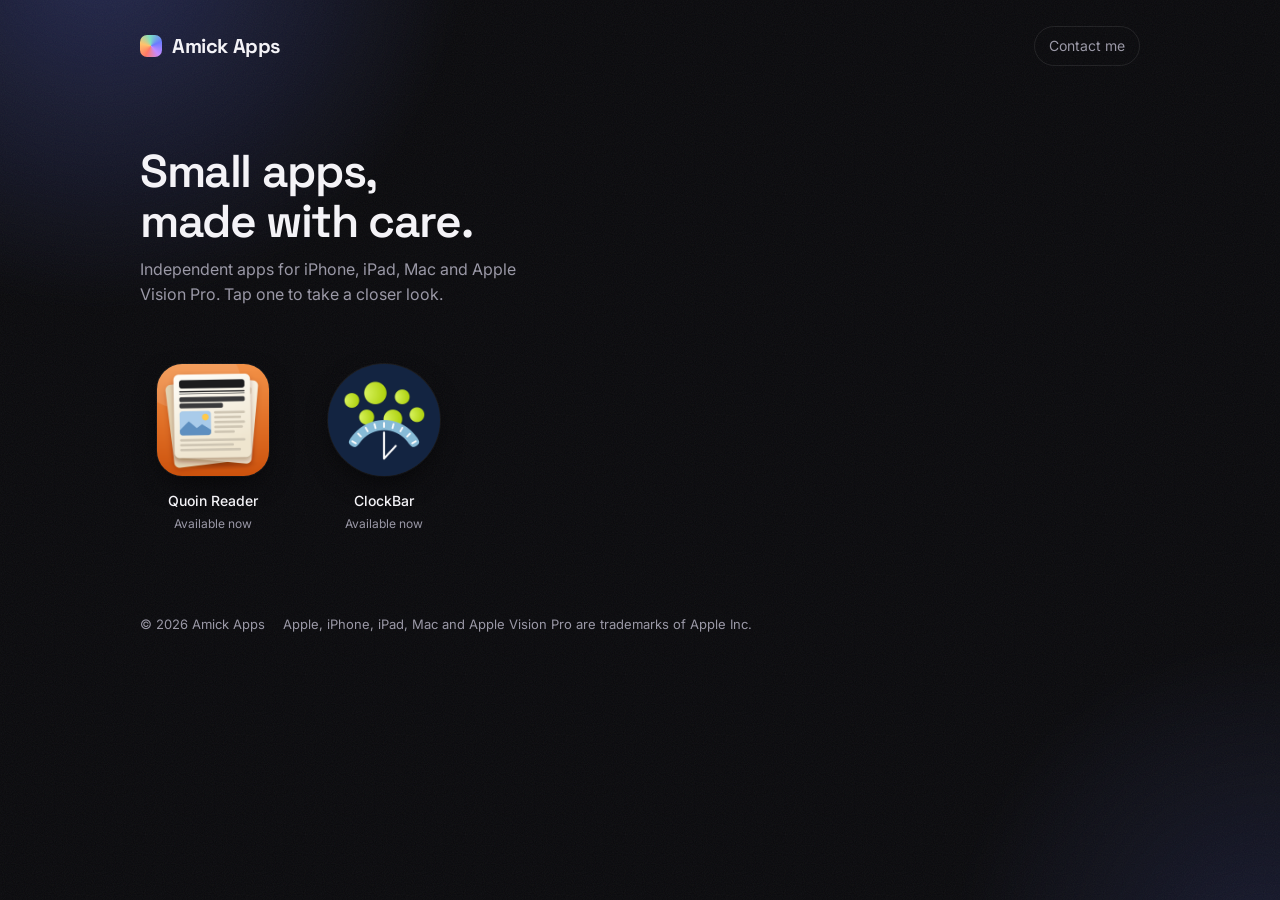
==== index.html @ 9d8a1a0b "Add files via upload" ====
<!doctype html>
<html lang="en">
<head>
<meta charset="utf-8">
<meta name="viewport" content="width=device-width, initial-scale=1, viewport-fit=cover">
<title>Amick Apps</title>
<meta name="description" content="Small, carefully made apps for iPhone, iPad, Mac and Apple Vision Pro by Amick Apps.">
<meta name="theme-color" content="#0a0a0d">
<link rel="preconnect" href="https://fonts.googleapis.com">
<link rel="preconnect" href="https://fonts.gstatic.com" crossorigin>
<link href="https://fonts.googleapis.com/css2?family=Inter:wght@400;500;600&family=Space+Grotesk:wght@600;700&display=swap" rel="stylesheet">
<link rel="stylesheet" href="style.css">
</head>
<body>
<div class="ambient"></div>
<div class="grain"></div>

<div class="home" id="home">
  <header class="top" style="padding:0 0 0;max-width:none">
    <a class="wordmark" href="./"><i></i>Amick Apps</a>
    <a class="contact" id="contactTop" href="#">Contact me</a>
  </header>

  <section class="intro" style="margin-top:9vh">
    <h1>Small apps,<br>made with care.</h1>
    <p>Independent apps for iPhone, iPad, Mac and Apple Vision Pro. Tap one to take a closer look.</p>
  </section>

  <nav class="grid" id="grid" aria-label="Apps"></nav>
</div>

<footer id="footer">
  <span>© <span id="year"></span> Amick Apps</span>
  <span>Apple, iPhone, iPad, Mac and Apple Vision Pro are trademarks of Apple Inc.</span>
</footer>

<main class="detail" id="detail" hidden aria-live="polite"></main>

<div class="lightbox" id="lightbox" hidden>
  <button class="lb-close" aria-label="Close">✕</button>
  <button class="lb-nav lb-prev" aria-label="Previous">‹</button>
  <img alt="">
  <button class="lb-nav lb-next" aria-label="Next">›</button>
</div>

<script>
/* ============================================================
   EDIT HERE — everything about your apps lives in this list.
   - icon: swap the inline SVG for '<img src="icons/lunch-bell.png" alt="">' once you have real icons
   - screenshots: one set per device — shots("iPhone", 1218 / 560, "shots/myapp-iphone", 6)
     loads shots/myapp-iphone-1.jpg … -6.jpg (the ratio is image height / width)
   - appStore: paste the App Store link when the app goes live
   ============================================================ */
const SUPPORT_EMAIL = "support@amick.app";

// Which apps appear on the site, in order. Add an id back to show it again.
const SHOW = ["quoin-reader", "clockbar"];

// Builds a device's screenshot set: shots/<prefix>-1.jpg, -2.jpg, …
const shots = (device, ratio, prefix, count) =>
  ({ device, ratio, files: Array.from({ length: count }, (_, i) => `${prefix}-${i + 1}.jpg`) });

const allApps = [
  {
    id: "lunch-bell", name: "Lunch Bell", color: "#ff7a66",
    tagline: "Today's school lunch, right on your Home Screen.",
    status: "Coming soon", platforms: ["iPhone"],
    features: [
      ["Find your school", "Pick your district and school once — Lunch Bell remembers it."],
      ["Lunch at a glance", "A Home Screen widget shows today's menu without opening anything."],
      ["The week ahead", "Peek at upcoming days so there are no Monday-morning surprises."],
    ],
    privacy: "Your district and school are saved on your device. Menus come from LINQ Connect, which sees a standard web request. No accounts, no tracking.",
    screenshots: [], appStore: "",
    icon: `<svg viewBox="0 0 100 100"><rect width="100" height="100" fill="#ff7a66"/><rect x="16" y="20" width="68" height="60" rx="12" fill="#fff3df"/><rect x="22" y="26" width="34" height="48" rx="7" fill="#f6e2c2"/><rect x="60" y="26" width="18" height="22" rx="6" fill="#f6e2c2"/><rect x="60" y="52" width="18" height="22" rx="6" fill="#f6e2c2"/><path d="M26 62 L39 34 L52 62 Z" fill="#e9b26b"/><path d="M28.5 57 L39 39 L49.5 57" fill="none" stroke="#7bbf6a" stroke-width="3.5" stroke-linejoin="round"/><circle cx="69" cy="37" r="7" fill="#e24b3b"/><path d="M69 30 q2 -4 5 -3" stroke="#5a8f3d" stroke-width="2" fill="none" stroke-linecap="round"/><circle cx="66" cy="60" r="3.5" fill="#ffb347"/><circle cx="72" cy="66" r="3.5" fill="#ffb347"/></svg>`
  },
  {
    id: "quoin-reader", name: "Quoin Reader", color: "#ee7a33",
    tagline: "Your RSS feeds, set like a morning newspaper.",
    status: "Available now", platforms: ["iPhone", "iPhone Duo", "iPad", "Mac"],
    features: [
      ["Newspaper layout", "On iPad, every feed gets its own column — favorites get the wide ones."],
      ["Morning & evening editions", "A masthead that knows what time of day it is, with the weather."],
      ["The Briefing", "A quick summary card of what's new across your feeds. (Quoin Pro)"],
      ["Filler filter", "Clickbait and filler get filtered on-device. Nothing leaves your phone."],
    ],
    privacy: "No accounts, ads, analytics or tracking. Your feeds, articles and settings stay on your device, and The Briefing and smart filters run on Apple's on-device model.",
    screenshots: [
      shots("iPhone", 1218 / 560, "shots/quoin-iphone", 6),
      shots("iPhone Duo", 1137 / 800, "shots/quoin-duo", 6),
      shots("iPad", 1050 / 1400, "shots/quoin-ipad", 4),
    ],
    appStore: "https://apps.apple.com/us/app/quoin-reader/id6822760577",
    icon: `<img src="icons/quoin-reader.png" alt="">`
  },
  {
    id: "clockbar", name: "ClockBar", color: "#a9d62f", round: true,
    tagline: "Time and weather at a glance — a menu-bar-style clock for Apple Vision Pro.",
    status: "Available now", platforms: ["Apple Vision Pro"],
    features: [
      ["Time, date & events", "A compact clock you can place anywhere in your space, with your calendar events for any day."],
      ["Weather", "Today's conditions, an hourly forecast and a 10-day outlook."],
      ["Calendar & reminders", "Flip through months and check off today's reminders right from the clock."],
      ["Live ornaments", "Glanceable weather and battery ornaments, plus multiple color themes."],
    ],
    privacy: "ClockBar collects no data. If you've opted in to sharing analytics with developers, Apple may send me anonymized crash reports.",
    screenshots: [shots("Apple Vision Pro", 788 / 1400, "shots/clockbar", 4)],
    appStore: "https://apps.apple.com/us/app/clockbar/id6478404834",
    icon: `<img src="icons/clockbar.png" alt="">`
  },
  {
    id: "doodle-approach", name: "Doodle Approach", color: "#8fb3e8",
    tagline: "Air traffic control, drawn in the margins of your notebook.",
    status: "Coming soon", platforms: ["iPhone", "iPhone Duo", "iPad"],
    features: [
      ["Draw the route", "Trace a flight path with your finger or Apple Pencil and guide every plane home."],
      ["The notebook is the world", "Dodge coffee rings, ink blots and a wandering paperclip."],
      ["Your own planes", "Sketch custom planes to fly. Purely cosmetic — and they stay private."],
      ["Zen mode", "No crashes to worry about, just a running landing count."],
    ],
    privacy: "Your drawings, scores and progress are stored on your device and never uploaded or shared.",
    screenshots: [], appStore: "",
    icon: `<svg viewBox="0 0 100 100"><rect width="100" height="100" fill="#fdfcf7"/><g stroke="#cfe0f2" stroke-width="1"><path d="M0 22H100M0 38H100M0 54H100M0 70H100M0 86H100"/></g><path d="M14 0V100" stroke="#f2b8b8" stroke-width="1.5"/><rect x="58" y="70" width="30" height="9" rx="2" fill="none" stroke="#555" stroke-width="2"/><path d="M62 74.5h4M70 74.5h4M78 74.5h4" stroke="#555" stroke-width="1.5"/><path d="M28 30 C40 38, 46 58, 60 68" fill="none" stroke="#777" stroke-width="2" stroke-dasharray="3 4" stroke-linecap="round"/><g transform="translate(24 26) rotate(40)"><path d="M0 -10 L2.5 -2 L12 2 L12 5 L2.5 3 L1.5 10 L5 13 L5 15 L0 13.5 L-5 15 L-5 13 L-1.5 10 L-2.5 3 L-12 5 L-12 2 L-2.5 -2 Z" fill="#e8eef9" stroke="#3b3b3b" stroke-width="1.6" stroke-linejoin="round"/></g><g transform="translate(66 60) rotate(-35)"><rect x="-3.5" y="-22" width="7" height="22" fill="#ffc94d" stroke="#3b3b3b" stroke-width="1.4"/><path d="M-3.5 0 L0 8 L3.5 0 Z" fill="#f2d3a8" stroke="#3b3b3b" stroke-width="1.4" stroke-linejoin="round"/><path d="M-1.2 5.3 L0 8 L1.2 5.3Z" fill="#3b3b3b"/><rect x="-3.5" y="-27" width="7" height="5" fill="#f28b9a" stroke="#3b3b3b" stroke-width="1.4"/></g></svg>`
  },
  {
    id: "robodraft", name: "Robodraft", color: "#4f8df0",
    tagline: "Rough out a robot cell in minutes, not days.",
    status: "Coming soon", platforms: ["iPhone", "iPad"],
    features: [
      ["Robot suggestions", "Enter part size, part weight and tool weight to get a FANUC-style robot that fits."],
      ["Pick & place in 3D", "Drop points in space, including tilted picks with full 6-axis motion."],
      ["Reach & cycle time", "See whether it reaches, watch it run, and get a cycle-time estimate."],
      ["ROBOGUIDE export", "Generate a TP (.LS) program to carry into ROBOGUIDE."],
    ],
    privacy: "Projects, cell layouts and exported programs are stored on your device. Nothing is uploaded.",
    screenshots: [], appStore: "",
    icon: `<svg viewBox="0 0 100 100"><rect width="100" height="100" fill="#123d7a"/><g stroke="#ffffff" stroke-opacity=".1" stroke-width="1"><path d="M0 12.5H100M0 25H100M0 37.5H100M0 50H100M0 62.5H100M0 75H100M0 87.5H100M12.5 0V100M25 0V100M37.5 0V100M50 0V100M62.5 0V100M75 0V100M87.5 0V100"/></g><g fill="none" stroke="#e8f1ff" stroke-width="3" stroke-linecap="round" stroke-linejoin="round"><path d="M24 82H56"/><path d="M30 82V74H50V82"/><path d="M40 74 L34 46 L66 30"/><path d="M66 30 L76 40"/><path d="M71 45 L76 40 L81 45"/></g><g fill="#123d7a" stroke="#e8f1ff" stroke-width="3"><circle cx="40" cy="74" r="5"/><circle cx="34" cy="46" r="5"/><circle cx="66" cy="30" r="4.5"/></g><path d="M14 18 H30" stroke="#7fb2ff" stroke-width="1.5" stroke-dasharray="2 2"/></svg>`
  },
  {
    id: "knitting", name: "Knitting app", color: "#f3a6bd",
    tagline: "Your patterns, one row at a time.",
    status: "In development", platforms: ["iPhone", "iPad"],
    features: [
      ["Pattern library", "Import pattern PDFs and the details are pulled out for you."],
      ["Knitting mode", "Step through instructions one at a time — it works in landscape, too."],
      ["Chart row tracker", "Colorwork charts shown row by row, color by color. Mark a row done and keep going."],
      ["Ravelry & iCloud", "Connect Ravelry, and your PDFs and progress sync through iCloud."],
    ],
    privacy: "Patterns and progress are stored on your device and in your own iCloud. If you connect Ravelry, the app talks to Ravelry for you.",
    screenshots: [], appStore: "",
    icon: `<svg viewBox="0 0 100 100"><rect width="100" height="100" fill="#f6dfe4"/><path d="M8 84 C30 70, 60 96, 92 80" stroke="#e98fa8" stroke-width="3" fill="none" stroke-linecap="round"/><g fill="#fffaf2"><circle cx="38" cy="48" r="13"/><circle cx="52" cy="42" r="14"/><circle cx="64" cy="50" r="12"/><circle cx="46" cy="60" r="13"/><circle cx="60" cy="62" r="12"/><circle cx="34" cy="60" r="10"/></g><rect x="38" y="68" width="5" height="12" rx="2.5" fill="#3a2430"/><rect x="56" y="68" width="5" height="12" rx="2.5" fill="#3a2430"/><ellipse cx="72" cy="46" rx="10" ry="12" fill="#3a2430"/><ellipse cx="66" cy="38" rx="5" ry="3" fill="#3a2430" transform="rotate(-30 66 38)"/><circle cx="75" cy="44" r="2" fill="#fffaf2"/><circle cx="69" cy="44" r="2" fill="#fffaf2"/><ellipse cx="72" cy="52" rx="3" ry="1.6" fill="#f3a6bd"/></svg>`
  },
  {
    id: "roast-logger", name: "Roast logger", color: "#e08a3c",
    tagline: "Watch your Aillio Bullet roast curve, live.",
    status: "In development", platforms: ["iPad", "iPhone"],
    features: [
      ["Live curves", "Bean temperature and rate of rise, graphed as the roast happens."],
      ["Roast log", "Every roast saved with its curve so you can compare batches."],
      ["Raspberry Pi bridge", "A small Pi connects to the roaster over USB and streams to the app over Wi-Fi."],
      ["Read-only by design", "It watches and records — it never controls the roaster."],
    ],
    privacy: "Roast data travels over your local Wi-Fi from your Raspberry Pi to the app and is stored on your device. Nothing is sent to me.",
    screenshots: [], appStore: "",
    icon: `<svg viewBox="0 0 100 100"><rect width="100" height="100" fill="#2a1d16"/><g stroke="#f4e6d6" stroke-opacity=".1"><path d="M14 30H86M14 50H86M14 70H86"/></g><path d="M14 82 C26 82, 30 58, 46 52 S70 40, 86 24" fill="none" stroke="#e08a3c" stroke-width="4" stroke-linecap="round"/><path d="M14 66 C30 40, 50 46, 86 56" fill="none" stroke="#7bc6b8" stroke-width="2.5" stroke-linecap="round" stroke-dasharray="1 5"/><circle cx="86" cy="24" r="5" fill="#e08a3c"/><g transform="translate(30 30) rotate(-30)"><ellipse rx="10" ry="13" fill="#6b3f26"/><path d="M0 -12 C-4 -4, 4 4, 0 12" stroke="#2a1d16" stroke-width="2" fill="none"/></g></svg>`
  },
];

/* ============================================================ */
const apps = SHOW.map(id => allApps.find(a => a.id === id)).filter(Boolean);

const $ = (s, el = document) => el.querySelector(s);
const grid = $("#grid"), detail = $("#detail");
const reduce = matchMedia("(prefers-reduced-motion: reduce)").matches;
const mail = (subject) => `mailto:${SUPPORT_EMAIL}?subject=${encodeURIComponent(subject)}`;
$("#year").textContent = new Date().getFullYear();
$("#contactTop").href = mail("Hello from amick.app");

grid.innerHTML = apps.map(a => `
  <button class="tile" data-id="${a.id}" style="--c:${a.color}" aria-label="${a.name}">
    <span class="icon${a.round ? " round" : ""}">${a.icon}</span>
    <span class="name">${a.name}</span>
    <span class="status">${a.status}</span>
  </button>`).join("");

// Small line icons shown beside each platform name
const DEVICE_ICONS = (() => {
  const svg = (d) => `<svg width="14" height="14" viewBox="0 0 24 24" fill="none" stroke="currentColor" stroke-width="1.8" stroke-linecap="round" stroke-linejoin="round" aria-hidden="true">${d}</svg>`;
  return {
    "iPhone": svg('<rect x="6.5" y="2.5" width="11" height="19" rx="2.5"/><path d="M10.5 5h3"/>'),
    "iPhone Duo": svg('<rect x="2.5" y="4" width="9" height="16" rx="2"/><rect x="12.5" y="4" width="9" height="16" rx="2"/>'),
    "iPad": svg('<rect x="3.5" y="3" width="17" height="18" rx="2.5"/><path d="M11 18h2"/>'),
    "Mac": svg('<rect x="4" y="4.5" width="16" height="11" rx="1.5"/><path d="M2 19h20"/>'),
    "Apple Vision Pro": svg('<path d="M3 10.5c0-2.5 2-4 4.5-4h9c2.5 0 4.5 1.5 4.5 4v1.5c0 2.8-1.8 4.5-4 4.5-1.6 0-2.6-.8-3.3-1.9-.4-.6-1-.9-1.7-.9s-1.3.3-1.7.9c-.7 1.1-1.7 1.9-3.3 1.9-2.2 0-4-1.7-4-4.5z"/>'),
  };
})();

function renderDetail(a) {
  let i = 0; const r = () => `class="reveal" style="--i:${i++}"`;
  const sets = a.screenshots;
  const tabs = sets.length > 1
    ? `<div class="seg" role="tablist"><span class="seg-pill"></span>${sets.map((set, k) =>
        `<button role="tab" data-k="${k}" aria-selected="${k === 0}">${set.device}</button>`).join("")}</div>`
    : sets.length === 1 ? `<p class="device-note">${sets[0].device}</p>` : "";
  const store = a.appStore
    ? `<a class="store" href="${a.appStore}"><img src="badges/app-store.svg" alt="Download on the App Store" onerror="this.parentNode.className='button';this.replaceWith('View on the App Store  →')"></a>`
    : `<span class="soon"><b></b>${a.status === "Coming soon" ? "Coming soon to the App Store" : "In development"}</span>`;
  detail.innerHTML = `
    <div class="detail-inner">
      <button class="back reveal" style="--i:0" id="back">
        <svg width="16" height="16" viewBox="0 0 16 16" fill="none" stroke="currentColor" stroke-width="1.8" stroke-linecap="round" stroke-linejoin="round"><path d="M10 3 5 8l5 5"/></svg>All apps
      </button>
      <section class="hero">
        <span class="icon${a.round ? " round" : ""}" id="heroIcon" style="visibility:hidden">${a.icon}</span>
        <h1 ${(i = 1, r())}>${a.name}</h1>
        <p class="tagline" ${r()}>${a.tagline}</p>
        <div class="meta" ${r()}>
          <div class="chips" aria-label="Runs on">${a.platforms.map(p => `<span class="chip">${DEVICE_ICONS[p] || ""}${p}</span>`).join("")}</div>
        </div>
        <div ${r()}>${store}</div>
      </section>

      <section class="section" ${r()}>
        <h2>Features</h2>
        <div class="features">${a.features.map(([t, d]) => `<div class="feature"><h3>${t}</h3><p>${d}</p></div>`).join("")}</div>
      </section>

      <section class="section" ${r()}>
        <h2>Screenshots</h2>
        ${tabs}
        <div class="shots" id="shots"></div>
      </section>

      <section class="section" ${r()} id="${a.id}-privacy">
        <h2>Privacy & support</h2>
        <div class="cards">
          <div class="card">
            <h3>Privacy</h3>
            <p>${a.privacy}</p>
            <a class="link" href="privacy.html#${a.id}">Full privacy policy</a>
          </div>
          <div class="card">
            <h3>Need help?</h3>
            <p>Found a bug or have an idea? I read every message and usually reply within a couple of days.</p>
            <a class="button" href="${mail(a.name + " support")}">
              <svg width="16" height="16" viewBox="0 0 24 24" fill="none" stroke="currentColor" stroke-width="2" stroke-linecap="round" stroke-linejoin="round"><rect x="3" y="5" width="18" height="14" rx="3"/><path d="m3 7 9 6 9-6"/></svg>Contact me
            </a>
          </div>
        </div>
      </section>
    </div>`;
  $("#back").onclick = () => { location.hash = ""; };

  const strip = $("#shots");
  const showSet = (k) => {
    const set = sets[k];
    strip.innerHTML = set
      ? set.files.map((f, n) => `<figure class="shot" style="--r:${set.ratio}"><img src="${f}" alt="${a.name} on ${set.device}, screenshot ${n + 1}" loading="lazy" decoding="async"></figure>`).join("")
      : [1, 2, 3].map(() => `<figure class="shot ph"><span>Screenshot coming soon</span></figure>`).join("");
    strip.scrollLeft = 0;
  };
  showSet(0);
  strip.addEventListener("click", (e) => {
    const fig = e.target.closest(".shot:not(.ph)");
    if (fig) openLightbox([...strip.querySelectorAll(".shot img")], [...strip.children].indexOf(fig));
  });

  const seg = $(".seg", detail);
  if (seg) {
    const pill = $(".seg-pill", seg);
    const move = (btn) => { pill.style.left = btn.offsetLeft + "px"; pill.style.width = btn.offsetWidth + "px"; };
    requestAnimationFrame(() => move($('[aria-selected="true"]', seg)));
    seg.addEventListener("click", (e) => {
      const btn = e.target.closest("button");
      if (!btn || btn.getAttribute("aria-selected") === "true") return;
      seg.querySelectorAll("button").forEach(b => b.setAttribute("aria-selected", b === btn));
      move(btn);
      strip.classList.add("swap");
      setTimeout(() => { showSet(+btn.dataset.k); strip.classList.remove("swap"); }, reduce ? 0 : 180);
    });
  }
}

// Fly an icon from one element's position to another's (FLIP)
function fly(from, to, html, duration = 560, round = false) {
  const a = from.getBoundingClientRect(), b = to.getBoundingClientRect();
  if (reduce || !a.width || !b.width) return Promise.resolve();
  const c = document.createElement("div");
  c.className = "flyer";
  c.innerHTML = `<span class="icon${round ? " round" : ""}">${html}</span>`;
  Object.assign(c.style, { left: b.left + "px", top: b.top + "px", width: b.width + "px" });
  document.body.append(c);
  const s = a.width / b.width;
  return c.animate([
    { transform: `translate(${a.left - b.left}px, ${a.top - b.top}px) scale(${s})` },
    { transform: "translate(0,0) scale(1.06)", offset: .82 },
    { transform: "none" }
  ], { duration, easing: "cubic-bezier(.2,.8,.2,1)" }).finished.then(() => c.remove());
}

// Tap a screenshot to view it full size
const lb = $("#lightbox"), lbImg = $("img", lb);
let lbList = [], lbIdx = 0;
function lbShow(n) {
  lbIdx = (n + lbList.length) % lbList.length;
  lbImg.src = lbList[lbIdx].src; lbImg.alt = lbList[lbIdx].alt;
  lb.classList.toggle("single", lbList.length < 2);
}
function openLightbox(imgs, n) {
  lbList = imgs; lbShow(n); lb.hidden = false;
  requestAnimationFrame(() => lb.classList.add("on"));
}
function closeLightbox() {
  lb.classList.remove("on");
  setTimeout(() => { lb.hidden = true; }, reduce ? 0 : 250);
}
lb.addEventListener("click", (e) => {
  if (e.target.closest(".lb-prev")) lbShow(lbIdx - 1);
  else if (e.target.closest(".lb-next")) lbShow(lbIdx + 1);
  else if (e.target !== lbImg) closeLightbox();
});
let touchX = null;
lb.addEventListener("touchstart", (e) => { touchX = e.touches[0].clientX; }, { passive: true });
lb.addEventListener("touchend", (e) => {
  if (touchX === null) return;
  const dx = e.changedTouches[0].clientX - touchX; touchX = null;
  if (Math.abs(dx) > 40) lbShow(lbIdx + (dx < 0 ? 1 : -1));
});

let current = null, busy = false;

async function open(id, animate = true) {
  const a = apps.find(x => x.id === id);
  if (!a || busy || current === id) return;
  busy = true; current = id;
  const tileIcon = $(`.tile[data-id="${id}"] .icon`);
  document.documentElement.style.setProperty("--glow", a.color);
  document.title = `${a.name} — Amick Apps`;
  renderDetail(a);
  detail.hidden = false; detail.scrollTop = 0;
  document.body.classList.add("locked");
  tileIcon.style.visibility = "hidden";
  requestAnimationFrame(() => document.body.classList.add("open"));
  if (animate) await fly(tileIcon, $("#heroIcon"), a.icon, 560, a.round);
  $("#heroIcon").style.visibility = "visible";
  tileIcon.style.visibility = "";
  busy = false;
}

async function close() {
  if (!current || busy) return;
  busy = true;
  const tileIcon = $(`.tile[data-id="${current}"] .icon`), hero = $("#heroIcon");
  const a = apps.find(x => x.id === current);
  document.body.classList.add("closing");
  document.body.classList.remove("open");
  tileIcon.style.visibility = "hidden";
  hero.style.visibility = "hidden";
  await fly(hero, tileIcon, a.icon, 480, a.round);
  tileIcon.style.visibility = "";
  detail.hidden = true; detail.innerHTML = "";
  document.body.classList.remove("locked", "closing");
  document.documentElement.style.setProperty("--glow", "#6b7cff");
  document.title = "Amick Apps";
  current = null; busy = false;
}

grid.addEventListener("click", e => {
  const t = e.target.closest(".tile");
  if (t) location.hash = t.dataset.id;
});
addEventListener("hashchange", () => {
  const id = location.hash.slice(1).replace(/-privacy$/, "");
  id && apps.some(a => a.id === id) ? open(id) : close();
});
addEventListener("keydown", e => {
  if (!lb.hidden) {
    if (e.key === "Escape") closeLightbox();
    if (e.key === "ArrowRight") lbShow(lbIdx + 1);
    if (e.key === "ArrowLeft") lbShow(lbIdx - 1);
    return;
  }
  if (e.key === "Escape" && current) location.hash = "";
});

// Deep links like amick.app/#robodraft open straight to that app
const start = location.hash.slice(1);
const startId = start.replace(/-privacy$/, "");
if (apps.some(a => a.id === startId)) {
  open(startId, false).then(() => start.endsWith("-privacy") && document.getElementById(start)?.scrollIntoView());
}
</script>
</body>
</html>
---- style.css ----
:root {
  --bg: #0a0a0d;
  --surface: rgba(255,255,255,.045);
  --surface-2: rgba(255,255,255,.08);
  --line: rgba(255,255,255,.09);
  --ink: #f4f3f7;
  --muted: #9a98a6;
  --glow: #6b7cff;
  --ease: cubic-bezier(.2,.8,.2,1);
  color-scheme: dark;
}
* { box-sizing: border-box; }
html, body { margin: 0; }
body {
  min-height: 100vh;
  background: var(--bg);
  color: var(--ink);
  font: 16px/1.6 "Inter", -apple-system, BlinkMacSystemFont, "Segoe UI", sans-serif;
  -webkit-font-smoothing: antialiased;
  overflow-x: hidden;
}
body.locked { overflow: hidden; }
a { color: inherit; }

/* Ambient glow that takes on the open app's color */
.ambient {
  position: fixed; inset: -20vh -20vw; z-index: -1; pointer-events: none;
  background:
    radial-gradient(40vmax 40vmax at 20% 10%, color-mix(in srgb, var(--glow) 28%, transparent), transparent 70%),
    radial-gradient(35vmax 35vmax at 85% 90%, color-mix(in srgb, var(--glow) 14%, transparent), transparent 70%);
  transition: background 700ms var(--ease);
  filter: blur(10px);
}
.grain {
  position: fixed; inset: 0; z-index: -1; pointer-events: none; opacity: .06;
  background-image: url("data:image/svg+xml,%3Csvg xmlns='http://www.w3.org/2000/svg' width='160' height='160'%3E%3Cfilter id='n'%3E%3CfeTurbulence type='fractalNoise' baseFrequency='.9' numOctaves='3'/%3E%3C/filter%3E%3Crect width='100%25' height='100%25' filter='url(%23n)'/%3E%3C/svg%3E");
}

/* Header */
.top {
  max-width: 1040px; margin: 0 auto; padding: 26px 20px 0;
  display: flex; justify-content: space-between; align-items: center;
}
.wordmark {
  font-family: "Space Grotesk", "Inter", sans-serif; font-weight: 700; font-size: 20px;
  letter-spacing: -.02em; text-decoration: none; display: flex; align-items: center; gap: 10px;
}
.wordmark i {
  width: 22px; height: 22px; border-radius: 7px; display: inline-block;
  background: conic-gradient(from 210deg, #ff7a66, #ffc36b, #7be0c3, #6b7cff, #c58bff, #ff7a66);
}
.top a.contact {
  font-size: 14px; color: var(--muted); text-decoration: none;
  padding: 8px 14px; border: 1px solid var(--line); border-radius: 999px;
  transition: color .2s, border-color .2s, background .2s;
}
.top a.contact:hover { color: var(--ink); border-color: rgba(255,255,255,.25); background: var(--surface); }

/* Home grid */
.home {
  max-width: 1040px; margin: 0 auto; padding: 26px 20px 80px;
  transition: opacity 380ms var(--ease), transform 480ms var(--ease), filter 380ms;
}
body.open .home { opacity: 0; transform: scale(.96); filter: blur(6px); pointer-events: none; }
.intro h1 {
  font-family: "Space Grotesk", "Inter", sans-serif; font-weight: 600;
  font-size: clamp(30px, 5vw, 46px); line-height: 1.08; letter-spacing: -.03em; margin: 0 0 10px;
}
.intro p { color: var(--muted); margin: 0 0 56px; max-width: 40ch; }
.grid {
  display: grid; gap: 40px 24px;
  grid-template-columns: repeat(auto-fill, minmax(128px, 1fr));
}
.tile {
  all: unset; cursor: pointer; display: flex; flex-direction: column; align-items: center; gap: 14px;
  -webkit-tap-highlight-color: transparent;
}
.tile .icon { width: 112px; transition: transform 350ms var(--ease), box-shadow 350ms var(--ease); }
.tile:hover .icon, .tile:focus-visible .icon {
  transform: translateY(-6px) scale(1.04);
  box-shadow: 0 22px 50px -12px var(--c), 0 0 0 1px rgba(255,255,255,.12);
}
.tile:active .icon { transform: scale(.96); }
.tile:focus-visible { outline: none; }
.tile .name { font-size: 14px; font-weight: 500; text-align: center; }
.tile .status { font-size: 12px; color: var(--muted); margin-top: -12px; }

/* App icon */
.icon {
  aspect-ratio: 1; border-radius: 22.5%; overflow: hidden; display: block;
  box-shadow: 0 10px 30px -10px rgba(0,0,0,.8), 0 0 0 1px rgba(255,255,255,.06);
  background: #222;
}
.icon.round { border-radius: 50%; }
.icon svg, .icon img { width: 100%; height: 100%; display: block; }

/* Flying clone */
.flyer { position: fixed; z-index: 50; transform-origin: 0 0; pointer-events: none; }
.flyer .icon { width: 100%; }

/* Detail view */
.detail {
  position: fixed; inset: 0; overflow-y: auto; z-index: 10;
  -webkit-overflow-scrolling: touch;
}
.detail[hidden] { display: none; }
.detail-inner { max-width: 820px; margin: 0 auto; padding: 22px 20px 90px; }
.back {
  all: unset; cursor: pointer; display: inline-flex; align-items: center; gap: 8px;
  font-size: 14px; color: var(--muted); padding: 8px 14px 8px 10px;
  border: 1px solid var(--line); border-radius: 999px; transition: color .2s, background .2s;
}
.back:hover { color: var(--ink); background: var(--surface); }
.hero { text-align: center; padding: 34px 0 10px; }
.hero .icon { width: 132px; margin: 0 auto 24px; box-shadow: 0 30px 70px -20px var(--glow), 0 0 0 1px rgba(255,255,255,.1); }
.hero h1 {
  font-family: "Space Grotesk", "Inter", sans-serif; font-weight: 600;
  font-size: clamp(34px, 6vw, 52px); letter-spacing: -.03em; line-height: 1.05; margin: 0 0 10px;
}
.hero .tagline { color: var(--muted); font-size: 18px; margin: 0 auto 22px; max-width: 34ch; }
.meta { margin-bottom: 26px; }
.chips { display: flex; flex-wrap: wrap; justify-content: center; gap: 8px; }
.chip svg { margin-right: 6px; vertical-align: -2px; opacity: .8; }
.chip { display: inline-flex; align-items: center; font-size: 13px; padding: 5px 12px; border-radius: 999px; background: var(--surface-2); color: #d8d6e0; }
.store img { height: 48px; }
.soon {
  display: inline-flex; align-items: center; gap: 10px; padding: 12px 20px; border-radius: 14px;
  border: 1px solid var(--line); background: var(--surface); font-size: 14px; color: #d8d6e0;
}
.store { display: inline-block; }
.soon b { width: 8px; height: 8px; border-radius: 50%; background: var(--glow); box-shadow: 0 0 12px var(--glow); animation: pulse 2s infinite; }
@keyframes pulse { 50% { opacity: .35; } }

.section { margin-top: 64px; }
.section h2 {
  font-size: 13px; text-transform: uppercase; letter-spacing: .14em; color: var(--muted);
  font-weight: 600; margin: 0 0 18px;
}
.features { display: grid; grid-template-columns: repeat(auto-fill, minmax(230px, 1fr)); gap: 14px; }
.feature {
  background: var(--surface); border: 1px solid var(--line); border-radius: 18px; padding: 18px 18px 16px;
}
.feature h3 { margin: 0 0 6px; font-size: 16px; font-weight: 600; display: flex; gap: 10px; align-items: center; }
.feature h3::before {
  content: ""; width: 8px; height: 8px; border-radius: 3px; background: var(--glow); flex: none;
  box-shadow: 0 0 10px var(--glow);
}
.feature p { margin: 0; color: var(--muted); font-size: 15px; }

.shots {
  display: flex; gap: 14px; overflow-x: auto; scroll-snap-type: x mandatory; align-items: flex-start;
  padding: 4px 20px 18px; margin: 0 -20px; scroll-padding: 0 20px; scrollbar-width: none;
  transition: opacity 180ms var(--ease), transform 260ms var(--ease);
  --h: 480px;
}
.shots.swap { opacity: 0; transform: translateX(10px); }
.shots::-webkit-scrollbar { display: none; }
.shot {
  flex: none; margin: 0; border-radius: 20px; overflow: hidden; scroll-snap-align: start;
  border: 1px solid var(--line); position: relative;
  background: linear-gradient(160deg, color-mix(in srgb, var(--glow) 45%, #15151b), #111116 70%);
  box-shadow: 0 18px 40px -22px rgba(0,0,0,.9);
}
.shot img {
  display: block;
  height: min(var(--h), calc(min(84vw, 680px) * var(--r)));
  width: calc(min(var(--h), calc(min(84vw, 680px) * var(--r))) / var(--r));
}
.shot:not(.ph) { cursor: zoom-in; transition: transform 300ms var(--ease); }
.shot:not(.ph):hover { transform: translateY(-3px); }
.shot.ph { width: 210px; height: 450px; }
.shot span { position: absolute; inset: auto 0 18px; text-align: center; font-size: 12px; color: rgba(255,255,255,.55); }

.seg {
  position: relative; display: inline-flex; padding: 4px; margin: 0 0 18px; max-width: 100%;
  border-radius: 999px; background: var(--surface); border: 1px solid var(--line);
}
.seg button {
  all: unset; position: relative; z-index: 1; cursor: pointer; white-space: nowrap;
  padding: 7px 15px; font-size: 14px; font-weight: 500; color: var(--muted); border-radius: 999px;
  transition: color 250ms var(--ease);
}
.seg button:hover { color: var(--ink); }
.seg button[aria-selected="true"] { color: #0a0a0d; }
.seg button:focus-visible { outline: 2px solid var(--glow); outline-offset: 2px; }
.seg-pill {
  position: absolute; top: 4px; bottom: 4px; left: 4px; width: 0; border-radius: 999px;
  background: var(--ink); box-shadow: 0 4px 16px -4px var(--glow);
  transition: left 380ms var(--ease), width 380ms var(--ease);
}
.lightbox {
  position: fixed; inset: 0; z-index: 100; display: grid; place-items: center;
  background: rgba(6,6,9,.88); backdrop-filter: blur(18px); -webkit-backdrop-filter: blur(18px);
  opacity: 0; transition: opacity 250ms var(--ease);
}
.lightbox[hidden] { display: none; }
.lightbox.on { opacity: 1; }
.lightbox img {
  max-width: 92vw; max-height: 86vh; border-radius: 18px; box-shadow: 0 30px 80px -20px rgba(0,0,0,.9);
  transform: scale(.96); transition: transform 300ms var(--ease);
}
.lightbox.on img { transform: none; }
.lb-close, .lb-nav {
  all: unset; position: absolute; cursor: pointer; display: grid; place-items: center;
  width: 44px; height: 44px; border-radius: 50%; color: var(--ink); font-size: 18px;
  background: var(--surface-2); border: 1px solid var(--line);
}
.lb-close { top: 18px; right: 18px; }
.lb-nav { top: 50%; transform: translateY(-50%); font-size: 28px; line-height: 1; }
.lb-prev { left: 18px; } .lb-next { right: 18px; }
.lightbox.single .lb-nav { display: none; }
@media (max-width: 560px) { .lb-nav { display: none; } }
.device-note { margin: -8px 0 16px; color: var(--muted); font-size: 14px; }

.cards { display: grid; grid-template-columns: repeat(auto-fit, minmax(260px, 1fr)); gap: 14px; }
.card { background: var(--surface); border: 1px solid var(--line); border-radius: 18px; padding: 22px; }
.card h3 { margin: 0 0 8px; font-size: 17px; }
.card p { margin: 0 0 14px; color: var(--muted); font-size: 15px; }
.card a.link { font-size: 14px; color: var(--ink); text-decoration-color: rgba(255,255,255,.3); text-underline-offset: 3px; }
.button {
  display: inline-flex; align-items: center; gap: 8px; text-decoration: none; font-weight: 600; font-size: 15px;
  padding: 11px 18px; border-radius: 12px; color: #0a0a0d;
  background: var(--ink); transition: transform .2s var(--ease), box-shadow .2s;
}
.button:hover { transform: translateY(-1px); box-shadow: 0 10px 24px -8px var(--glow); }

/* Staggered reveal of detail content */
.reveal { opacity: 0; transform: translateY(14px); transition: opacity 500ms var(--ease), transform 600ms var(--ease); }
body.open .reveal { opacity: 1; transform: none; transition-delay: calc(180ms + var(--i, 0) * 60ms); }
body.closing .reveal { transition-duration: 200ms; transition-delay: 0ms; }

footer {
  max-width: 1040px; margin: 0 auto; padding: 0 20px 40px; color: var(--muted); font-size: 13px;
  display: flex; flex-wrap: wrap; gap: 8px 18px; transition: opacity 300ms;
}
body.open footer { opacity: 0; }
footer a { color: var(--muted); }

@media (max-width: 560px) {
  .grid { grid-template-columns: repeat(3, 1fr); gap: 30px 14px; }
  .tile .icon { width: 84px; }
  .tile .name { font-size: 13px; }
  .home { padding-top: 20px; }
  .intro p { margin-bottom: 40px; }
  .hero .icon { width: 112px; }
  .shots { --h: 400px; }
  .seg button { padding: 7px 12px; font-size: 13px; }
}
@media (prefers-reduced-motion: reduce) {
  *, *::before, *::after { transition-duration: 1ms !important; animation: none !important; }
}

/* Plain text pages (privacy) */
.doc { max-width: 720px; margin: 0 auto; padding: 50px 20px 80px; }
.doc h1 { font-family: "Space Grotesk", "Inter", sans-serif; font-size: clamp(32px, 6vw, 46px); letter-spacing: -.03em; margin: 0 0 6px; }
.doc h2 { font-size: 20px; margin: 40px 0 8px; scroll-margin-top: 20px; }
.doc p { color: #c9c7d2; }
.doc h3 { font-size: 16px; margin: 26px 0 4px; color: var(--ink); }
.doc h2 + p { margin-top: 0; }
.doc .updated { color: var(--muted); font-size: 14px; }
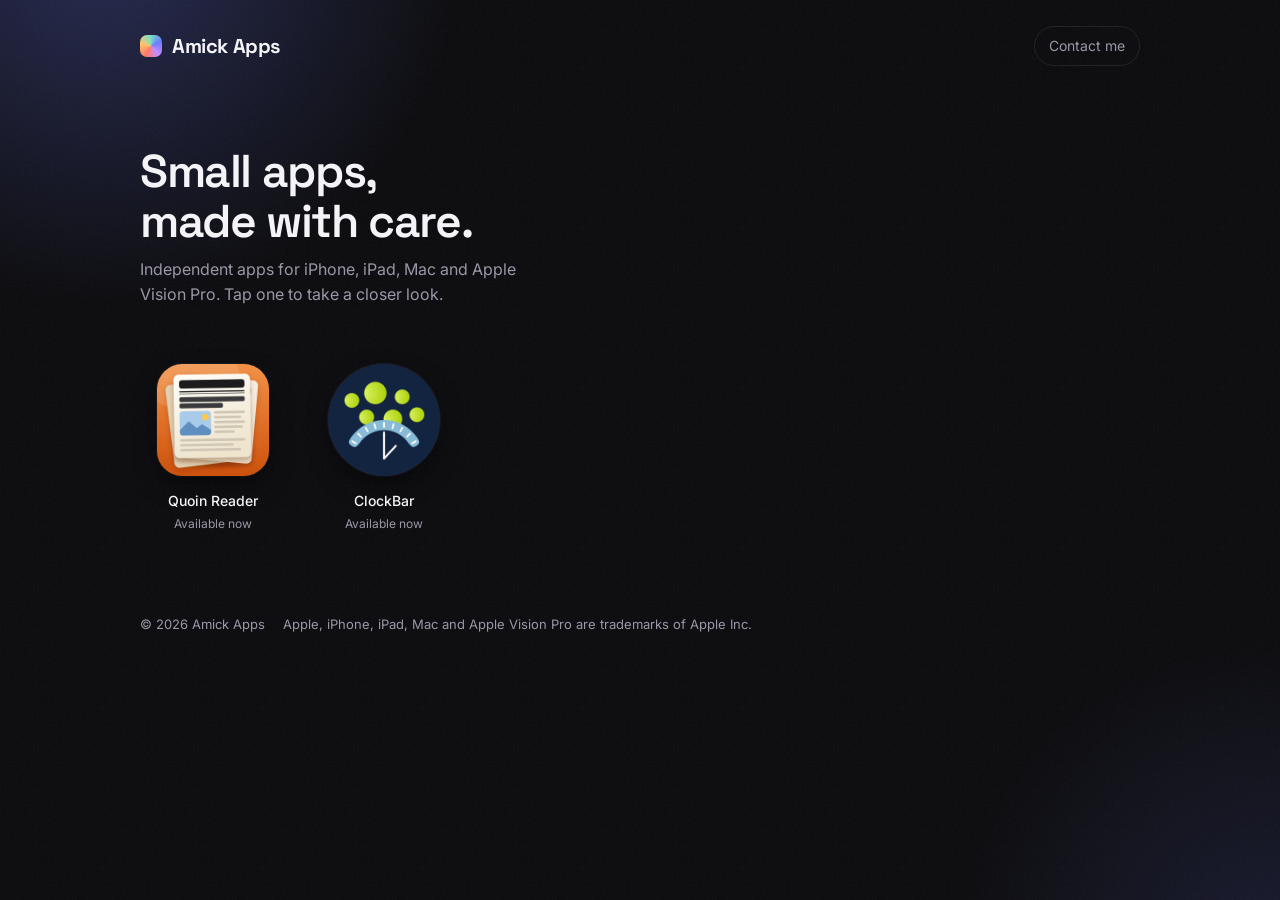
==== commit 07d4234d: "Add files via upload" ====
--- a/index.html
+++ b/index.html
@@ -196,7 +196,7 @@
 })();
 
 function renderDetail(a) {
-  let i = 0; const r = () => `class="reveal" style="--i:${i++}"`;
+  let i = 0; const r = () => `style="--i:${i++}"`;
   const sets = a.screenshots;
   const tabs = sets.length > 1
     ? `<div class="seg" role="tablist"><span class="seg-pill"></span>${sets.map((set, k) =>
@@ -212,26 +212,26 @@
       </button>
       <section class="hero">
         <span class="icon${a.round ? " round" : ""}" id="heroIcon" style="visibility:hidden">${a.icon}</span>
-        <h1 ${(i = 1, r())}>${a.name}</h1>
-        <p class="tagline" ${r()}>${a.tagline}</p>
-        <div class="meta" ${r()}>
+        <h1 class="reveal" ${(i = 1, r())}>${a.name}</h1>
+        <p class="tagline reveal" ${r()}>${a.tagline}</p>
+        <div class="meta reveal" ${r()}>
           <div class="chips" aria-label="Runs on">${a.platforms.map(p => `<span class="chip">${DEVICE_ICONS[p] || ""}${p}</span>`).join("")}</div>
         </div>
-        <div ${r()}>${store}</div>
+        <div class="reveal" ${r()}>${store}</div>
       </section>
 
-      <section class="section" ${r()}>
+      <section class="section reveal" ${r()}>
         <h2>Features</h2>
         <div class="features">${a.features.map(([t, d]) => `<div class="feature"><h3>${t}</h3><p>${d}</p></div>`).join("")}</div>
       </section>
 
-      <section class="section" ${r()}>
+      <section class="section reveal" ${r()}>
         <h2>Screenshots</h2>
         ${tabs}
         <div class="shots" id="shots"></div>
       </section>
 
-      <section class="section" ${r()} id="${a.id}-privacy">
+      <section class="section reveal" ${r()} id="${a.id}-privacy">
         <h2>Privacy & support</h2>
         <div class="cards">
           <div class="card">
@@ -354,13 +354,13 @@
   const a = apps.find(x => x.id === current);
   document.body.classList.add("closing");
   document.body.classList.remove("open");
+  document.documentElement.style.setProperty("--glow", "#6b7cff");
   tileIcon.style.visibility = "hidden";
   hero.style.visibility = "hidden";
   await fly(hero, tileIcon, a.icon, 480, a.round);
   tileIcon.style.visibility = "";
   detail.hidden = true; detail.innerHTML = "";
   document.body.classList.remove("locked", "closing");
-  document.documentElement.style.setProperty("--glow", "#6b7cff");
   document.title = "Amick Apps";
   current = null; busy = false;
 }
--- a/style.css
+++ b/style.css
@@ -1,4 +1,7 @@
+/* Registering --glow lets the background color glide between apps instead of snapping */
+@property --glow { syntax: "<color>"; inherits: true; initial-value: #6b7cff; }
 :root {
+  transition: --glow 700ms var(--ease);
   --bg: #0a0a0d;
   --surface: rgba(255,255,255,.045);
   --surface-2: rgba(255,255,255,.08);
@@ -28,8 +31,6 @@
   background:
     radial-gradient(40vmax 40vmax at 20% 10%, color-mix(in srgb, var(--glow) 28%, transparent), transparent 70%),
     radial-gradient(35vmax 35vmax at 85% 90%, color-mix(in srgb, var(--glow) 14%, transparent), transparent 70%);
-  transition: background 700ms var(--ease);
-  filter: blur(10px);
 }
 .grain {
   position: fixed; inset: 0; z-index: -1; pointer-events: none; opacity: .06;
@@ -59,9 +60,9 @@
 /* Home grid */
 .home {
   max-width: 1040px; margin: 0 auto; padding: 26px 20px 80px;
-  transition: opacity 380ms var(--ease), transform 480ms var(--ease), filter 380ms;
-}
-body.open .home { opacity: 0; transform: scale(.96); filter: blur(6px); pointer-events: none; }
+  transition: opacity 380ms var(--ease), transform 480ms var(--ease);
+}
+body.open .home { opacity: 0; transform: scale(.96); pointer-events: none; }
 .intro h1 {
   font-family: "Space Grotesk", "Inter", sans-serif; font-weight: 600;
   font-size: clamp(30px, 5vw, 46px); line-height: 1.08; letter-spacing: -.03em; margin: 0 0 10px;
@@ -254,6 +255,13 @@
 .doc { max-width: 720px; margin: 0 auto; padding: 50px 20px 80px; }
 .doc h1 { font-family: "Space Grotesk", "Inter", sans-serif; font-size: clamp(32px, 6vw, 46px); letter-spacing: -.03em; margin: 0 0 6px; }
 .doc h2 { font-size: 20px; margin: 40px 0 8px; scroll-margin-top: 20px; }
+.doc .app-head {
+  display: flex; align-items: center; gap: 14px;
+  font-family: "Space Grotesk", "Inter", sans-serif; font-size: 28px; letter-spacing: -.02em;
+  margin: 56px 0 16px; padding-top: 32px; border-top: 1px solid var(--line);
+}
+.doc .app-head img { width: 44px; height: 44px; border-radius: 22.5%; box-shadow: 0 6px 18px -6px rgba(0,0,0,.8); }
+.doc .app-head img.round { border-radius: 50%; }
 .doc p { color: #c9c7d2; }
 .doc h3 { font-size: 16px; margin: 26px 0 4px; color: var(--ink); }
 .doc h2 + p { margin-top: 0; }
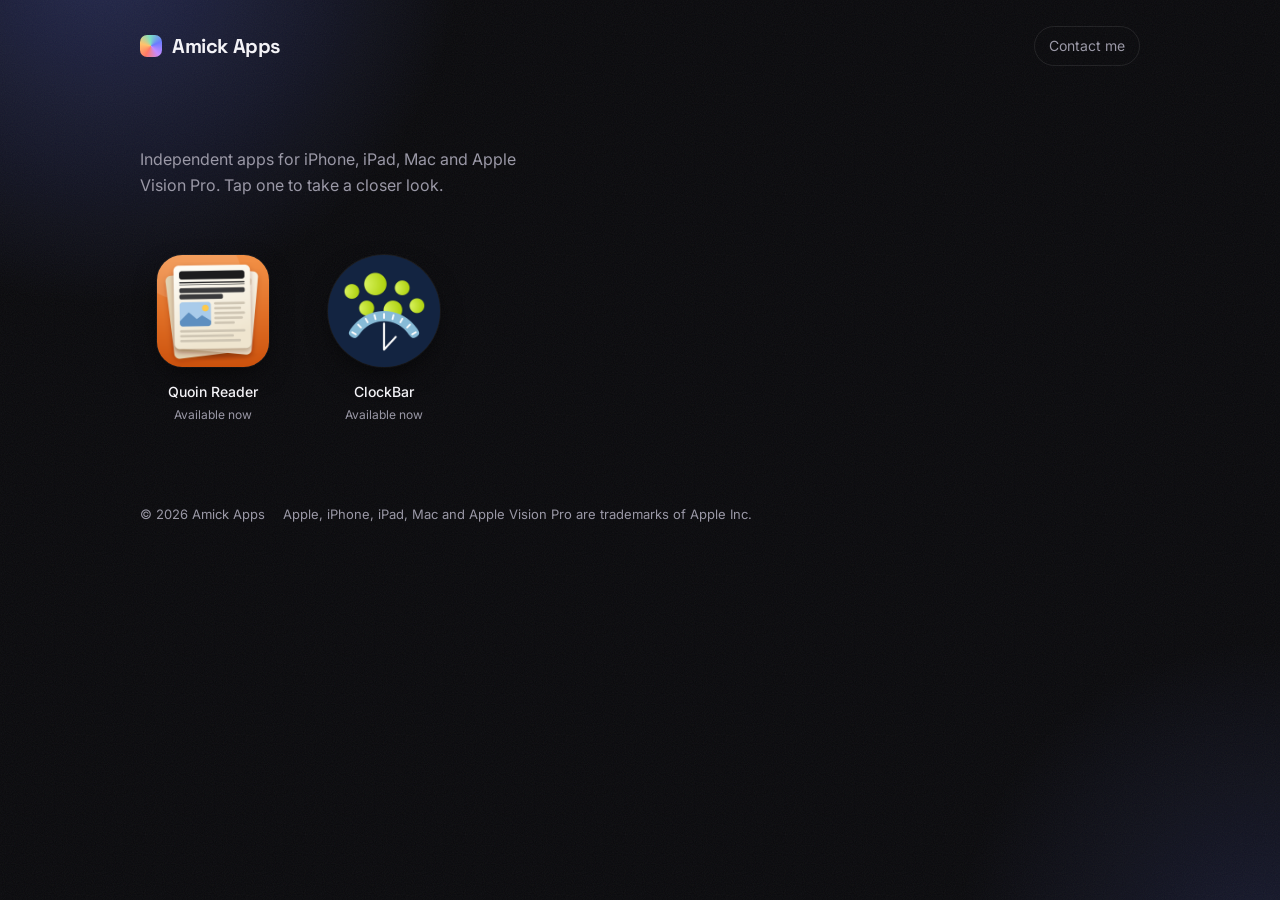
==== commit a50b2f40: "Update index.html" ====
--- a/index.html
+++ b/index.html
@@ -22,7 +22,7 @@
   </header>
 
   <section class="intro" style="margin-top:9vh">
-    <h1>Small apps,<br>made with care.</h1>
+   <!-- <h1>Small apps,<br>made with care.</h1> -->
     <p>Independent apps for iPhone, iPad, Mac and Apple Vision Pro. Tap one to take a closer look.</p>
   </section>
 
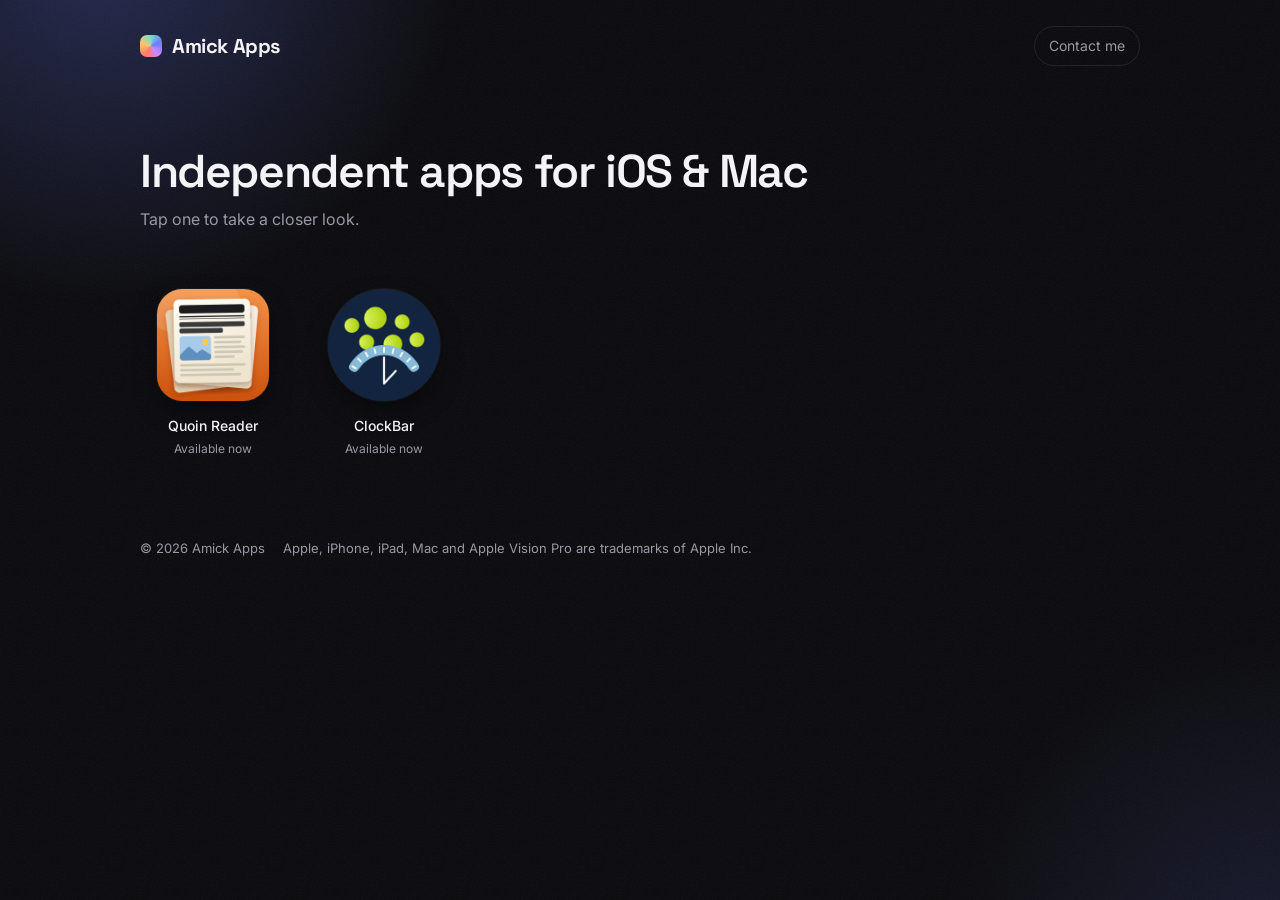
==== commit 6f75293c: "Update index.html" ====
--- a/index.html
+++ b/index.html
@@ -23,7 +23,8 @@
 
   <section class="intro" style="margin-top:9vh">
    <!-- <h1>Small apps,<br>made with care.</h1> -->
-    <p>Independent apps for iPhone, iPad, Mac and Apple Vision Pro. Tap one to take a closer look.</p>
+    <h1>Independent apps for iOS & Mac</h1>
+    <p>Tap one to take a closer look.</p>
   </section>
 
   <nav class="grid" id="grid" aria-label="Apps"></nav>
@@ -76,13 +77,13 @@
   },
   {
     id: "quoin-reader", name: "Quoin Reader", color: "#ee7a33",
-    tagline: "Your RSS feeds, set like a morning newspaper.",
+    tagline: "A Newspaper-style RSS Reader.",
     status: "Available now", platforms: ["iPhone", "iPhone Duo", "iPad", "Mac"],
     features: [
-      ["Newspaper layout", "On iPad, every feed gets its own column — favorites get the wide ones."],
-      ["Morning & evening editions", "A masthead that knows what time of day it is, with the weather."],
-      ["The Briefing", "A quick summary card of what's new across your feeds. (Quoin Pro)"],
-      ["Filler filter", "Clickbait and filler get filtered on-device. Nothing leaves your phone."],
+      ["Newspaper layout", "On iPad, iPhone Duo, and Mac, feeds are displayed in multiple columns."],
+      ["Weather at a glance", "A masthead with the weather."],
+      ["The Briefing", "A quick summary card of what's new across your feeds."],
+      ["Filler filter", "Clickbait and filler get filtered on-device with Apple Intelligence."],
     ],
     privacy: "No accounts, ads, analytics or tracking. Your feeds, articles and settings stay on your device, and The Briefing and smart filters run on Apple's on-device model.",
     screenshots: [
@@ -98,7 +99,7 @@
     tagline: "Time and weather at a glance — a menu-bar-style clock for Apple Vision Pro.",
     status: "Available now", platforms: ["Apple Vision Pro"],
     features: [
-      ["Time, date & events", "A compact clock you can place anywhere in your space, with your calendar events for any day."],
+      ["Time, date & calendar", "A compact clock you can place anywhere in your space, with your calendar events for any day."],
       ["Weather", "Today's conditions, an hourly forecast and a 10-day outlook."],
       ["Calendar & reminders", "Flip through months and check off today's reminders right from the clock."],
       ["Live ornaments", "Glanceable weather and battery ornaments, plus multiple color themes."],
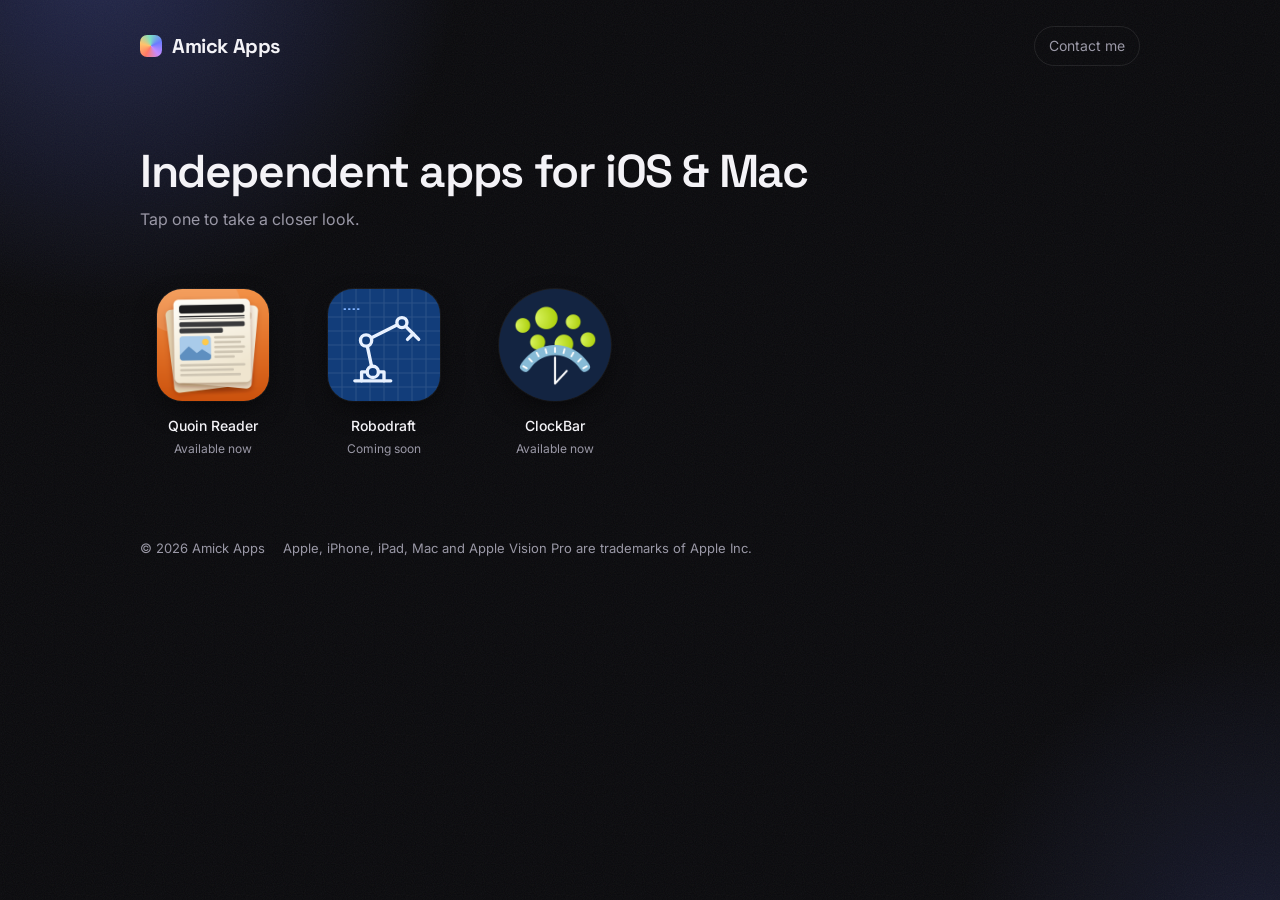
==== commit 41e9bf60: "Update index.html" ====
--- a/index.html
+++ b/index.html
@@ -55,7 +55,7 @@
 const SUPPORT_EMAIL = "support@amick.app";
 
 // Which apps appear on the site, in order. Add an id back to show it again.
-const SHOW = ["quoin-reader", "clockbar"];
+const SHOW = ["quoin-reader", "robodraft", "clockbar"];
 
 // Builds a device's screenshot set: shots/<prefix>-1.jpg, -2.jpg, …
 const shots = (device, ratio, prefix, count) =>
@@ -125,15 +125,15 @@
   },
   {
     id: "robodraft", name: "Robodraft", color: "#4f8df0",
-    tagline: "Rough out a robot cell in minutes, not days.",
+    tagline: "Estimate a cycle time in minutes, not hours.",
     status: "Coming soon", platforms: ["iPhone", "iPad"],
     features: [
-      ["Robot suggestions", "Enter part size, part weight and tool weight to get a FANUC-style robot that fits."],
+      ["Robot suggestions", "Enter part size, part weight and tool weight to get a robot that fits."],
       ["Pick & place in 3D", "Drop points in space, including tilted picks with full 6-axis motion."],
       ["Reach & cycle time", "See whether it reaches, watch it run, and get a cycle-time estimate."],
       ["ROBOGUIDE export", "Generate a TP (.LS) program to carry into ROBOGUIDE."],
     ],
-    privacy: "Projects, cell layouts and exported programs are stored on your device. Nothing is uploaded.",
+    privacy: "Projects, cell layouts and exported programs are stored on your device.",
     screenshots: [], appStore: "",
     icon: `<svg viewBox="0 0 100 100"><rect width="100" height="100" fill="#123d7a"/><g stroke="#ffffff" stroke-opacity=".1" stroke-width="1"><path d="M0 12.5H100M0 25H100M0 37.5H100M0 50H100M0 62.5H100M0 75H100M0 87.5H100M12.5 0V100M25 0V100M37.5 0V100M50 0V100M62.5 0V100M75 0V100M87.5 0V100"/></g><g fill="none" stroke="#e8f1ff" stroke-width="3" stroke-linecap="round" stroke-linejoin="round"><path d="M24 82H56"/><path d="M30 82V74H50V82"/><path d="M40 74 L34 46 L66 30"/><path d="M66 30 L76 40"/><path d="M71 45 L76 40 L81 45"/></g><g fill="#123d7a" stroke="#e8f1ff" stroke-width="3"><circle cx="40" cy="74" r="5"/><circle cx="34" cy="46" r="5"/><circle cx="66" cy="30" r="4.5"/></g><path d="M14 18 H30" stroke="#7fb2ff" stroke-width="1.5" stroke-dasharray="2 2"/></svg>`
   },
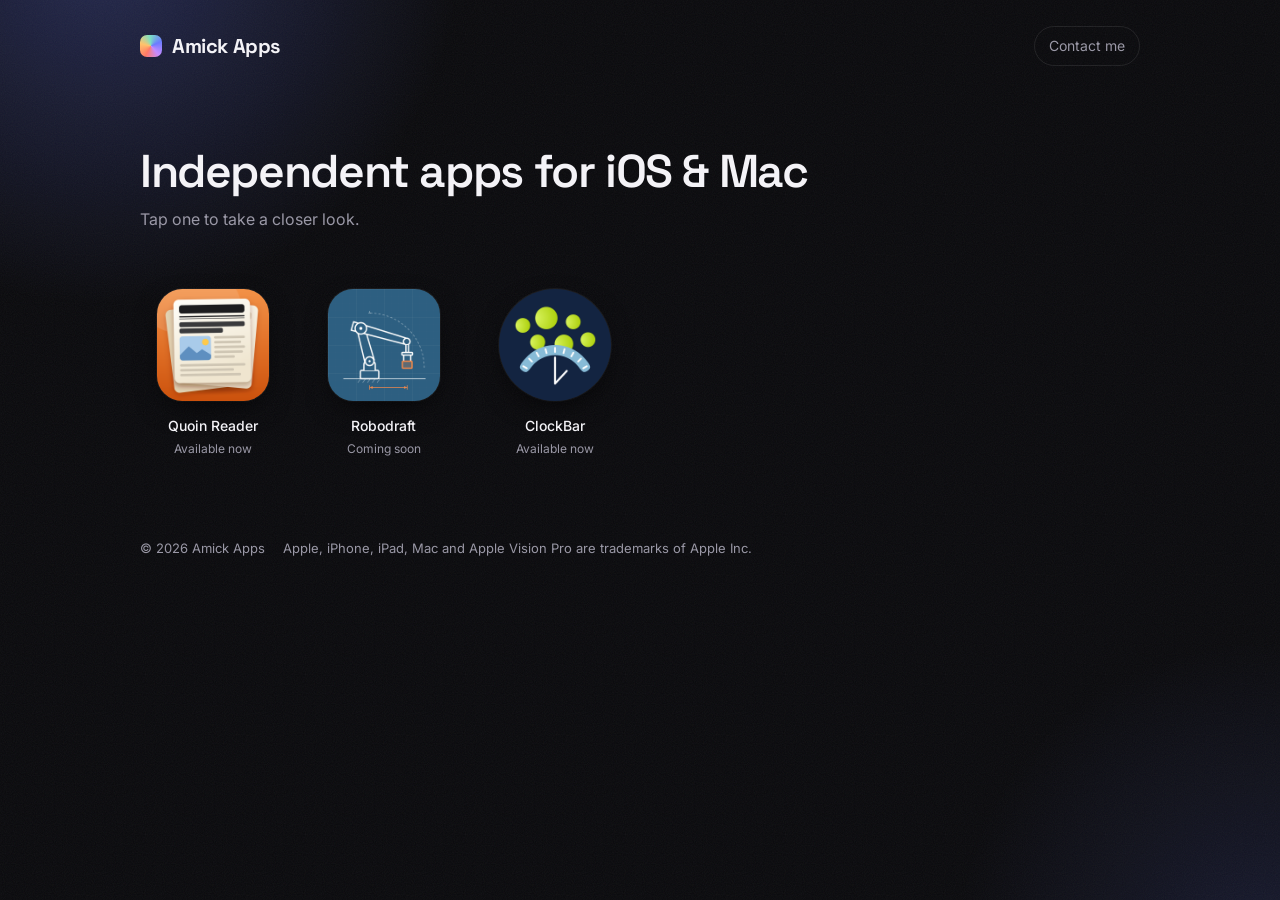
==== commit 8155398c: "Update index.html" ====
--- a/index.html
+++ b/index.html
@@ -135,7 +135,7 @@
     ],
     privacy: "Projects, cell layouts and exported programs are stored on your device.",
     screenshots: [], appStore: "",
-    icon: `<svg viewBox="0 0 100 100"><rect width="100" height="100" fill="#123d7a"/><g stroke="#ffffff" stroke-opacity=".1" stroke-width="1"><path d="M0 12.5H100M0 25H100M0 37.5H100M0 50H100M0 62.5H100M0 75H100M0 87.5H100M12.5 0V100M25 0V100M37.5 0V100M50 0V100M62.5 0V100M75 0V100M87.5 0V100"/></g><g fill="none" stroke="#e8f1ff" stroke-width="3" stroke-linecap="round" stroke-linejoin="round"><path d="M24 82H56"/><path d="M30 82V74H50V82"/><path d="M40 74 L34 46 L66 30"/><path d="M66 30 L76 40"/><path d="M71 45 L76 40 L81 45"/></g><g fill="#123d7a" stroke="#e8f1ff" stroke-width="3"><circle cx="40" cy="74" r="5"/><circle cx="34" cy="46" r="5"/><circle cx="66" cy="30" r="4.5"/></g><path d="M14 18 H30" stroke="#7fb2ff" stroke-width="1.5" stroke-dasharray="2 2"/></svg>`
+    icon: `<img src="icons/app-icon-1024.png" alt="">`
   },
   {
     id: "knitting", name: "Knitting app", color: "#f3a6bd",
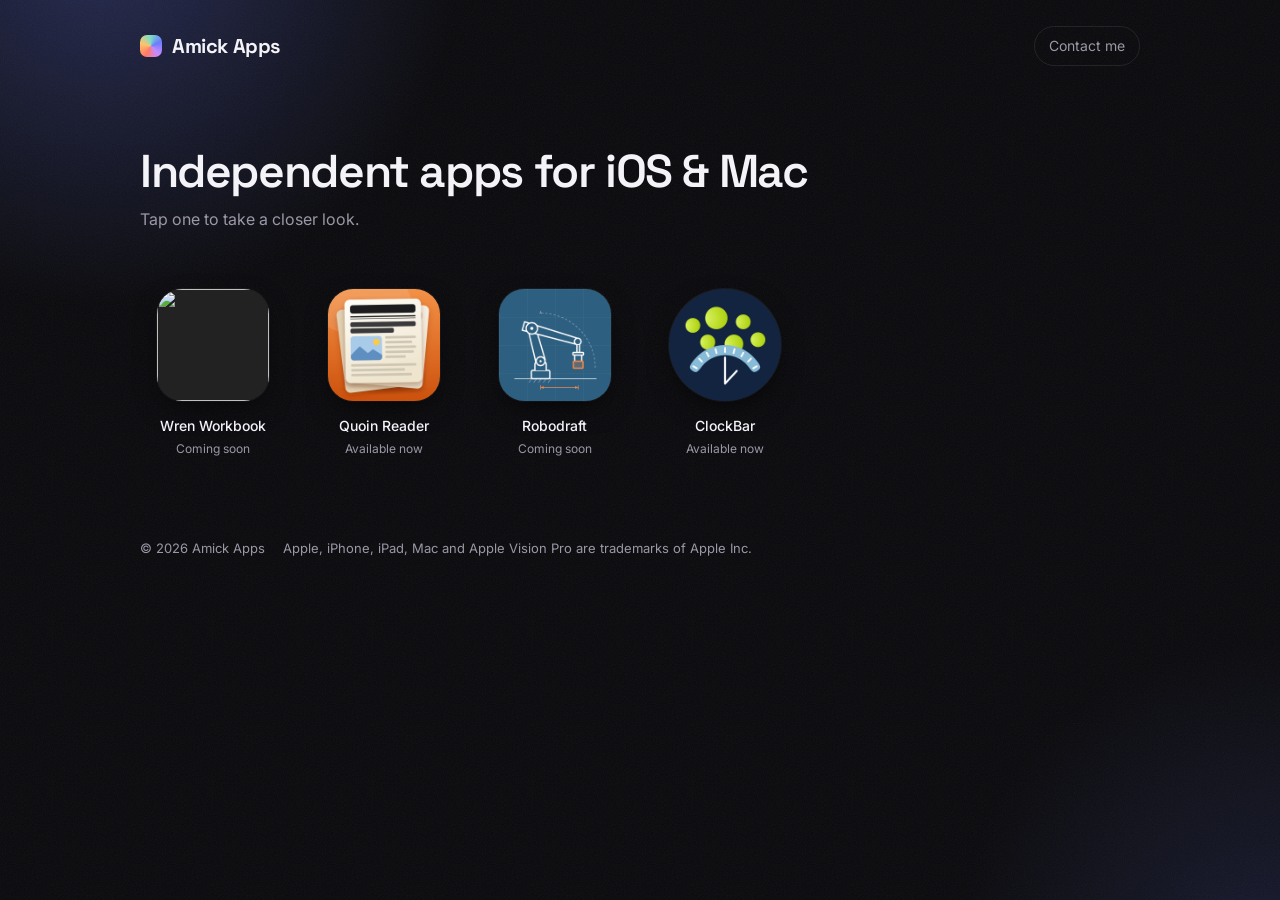
==== commit 6a014e00: "Add files via upload" ====
--- a/index.html
+++ b/index.html
@@ -55,13 +55,32 @@
 const SUPPORT_EMAIL = "support@amick.app";
 
 // Which apps appear on the site, in order. Add an id back to show it again.
-const SHOW = ["quoin-reader", "robodraft", "clockbar"];
+const SHOW = ["wren-workbook", "quoin-reader", "robodraft", "clockbar"];
 
 // Builds a device's screenshot set: shots/<prefix>-1.jpg, -2.jpg, …
 const shots = (device, ratio, prefix, count) =>
   ({ device, ratio, files: Array.from({ length: count }, (_, i) => `${prefix}-${i + 1}.jpg`) });
 
 const allApps = [
+  {
+    id: "wren-workbook", name: "Wren Workbook", color: "#3f7cf5",
+    tagline: "Notes and to-dos, one project at a time.",
+    status: "Coming soon", platforms: ["iPhone", "iPhone Duo", "iPad"],
+    features: [
+      ["Notes that make to-dos", "Start a line with [ ] in any note and it becomes a to-do in that project's list, linked back to the note."],
+      ["A clear Today", "What's due from every project in one list, late items first, with Upcoming for the weeks ahead."],
+      ["Sketch with Apple Pencil", "Draw boxes beside your handwriting and Find To-Dos turns them into to-dos, read on your device."],
+      ["Sync your way", "iCloud with no setup, your own free server for a web app and a Claude connector, or just this device."],
+    ],
+    privacy: "No accounts, ads, analytics or tracking. Your notes and to-dos stay on your device and go only where you choose: your own iCloud, your own server, or nowhere. I never see them.",
+    screenshots: [
+      shots("iPhone", 1216 / 560, "shots/wren-iphone", 6),
+      shots("iPhone Duo", 985 / 1400, "shots/wren-duo", 4),
+      shots("iPad", 1050 / 1400, "shots/wren-ipad", 4),
+    ],
+    appStore: "",
+    icon: `<img src="icons/wren-workbook.png" alt="">`
+  },
   {
     id: "lunch-bell", name: "Lunch Bell", color: "#ff7a66",
     tagline: "Today's school lunch, right on your Home Screen.",
@@ -135,7 +154,7 @@
     ],
     privacy: "Projects, cell layouts and exported programs are stored on your device.",
     screenshots: [], appStore: "",
-    icon: `<img src="icons/app-icon-1024.png" alt="">`
+    icon: `<img src="icons/robodraft.png" alt="">`
   },
   {
     id: "knitting", name: "Knitting app", color: "#f3a6bd",
